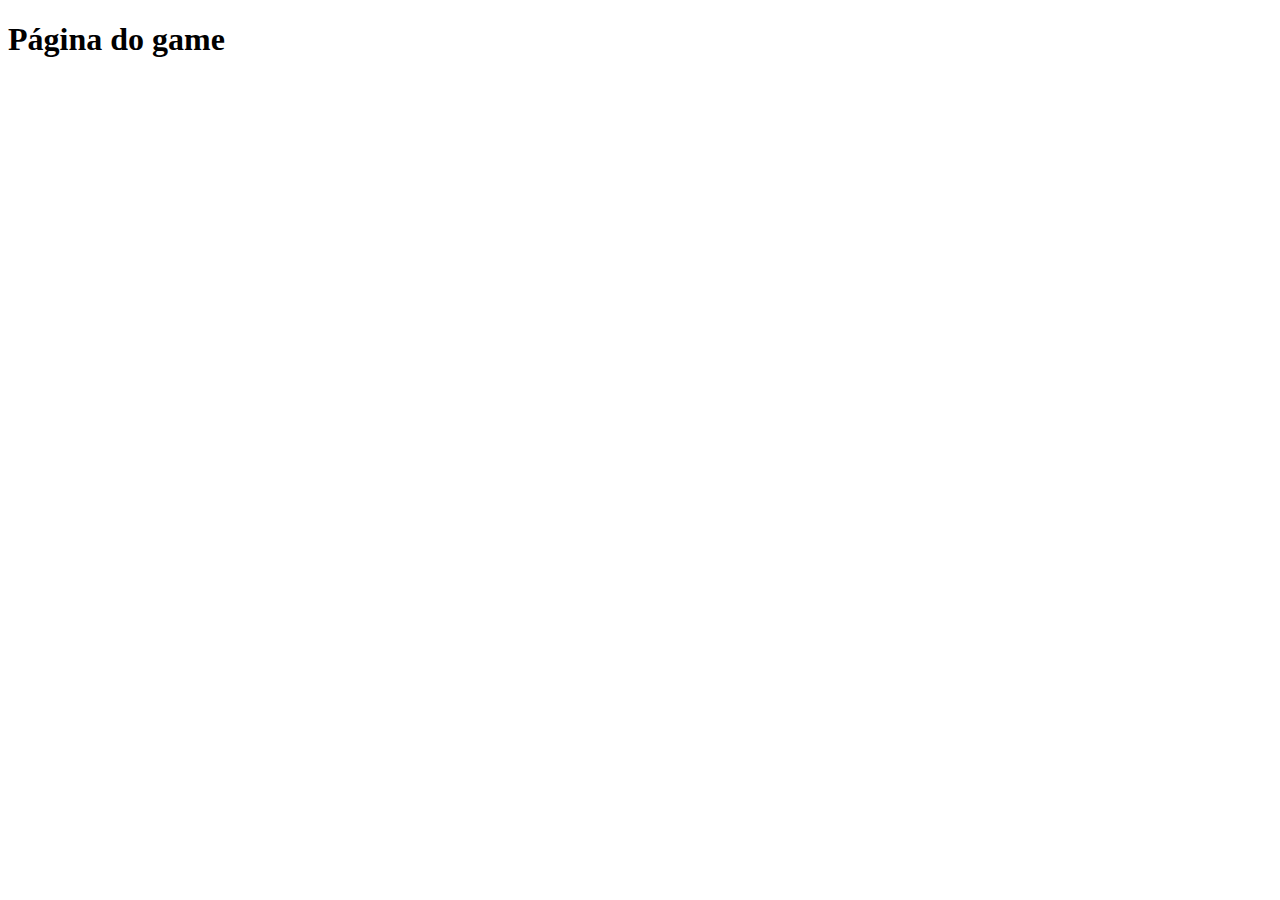
==== pages/game.html @ e118ae2e "start" ====
<!DOCTYPE html>
<html lang="en">
<head>
    <meta charset="UTF-8">
    <meta http-equiv="X-UA-Compatible" content="IE=edge">
    <meta name="viewport" content="width=device-width, initial-scale=1.0">
    <title>Memory Game</title>
</head>
<body>
    <h1>Página do game</h1>
</body>
</html>
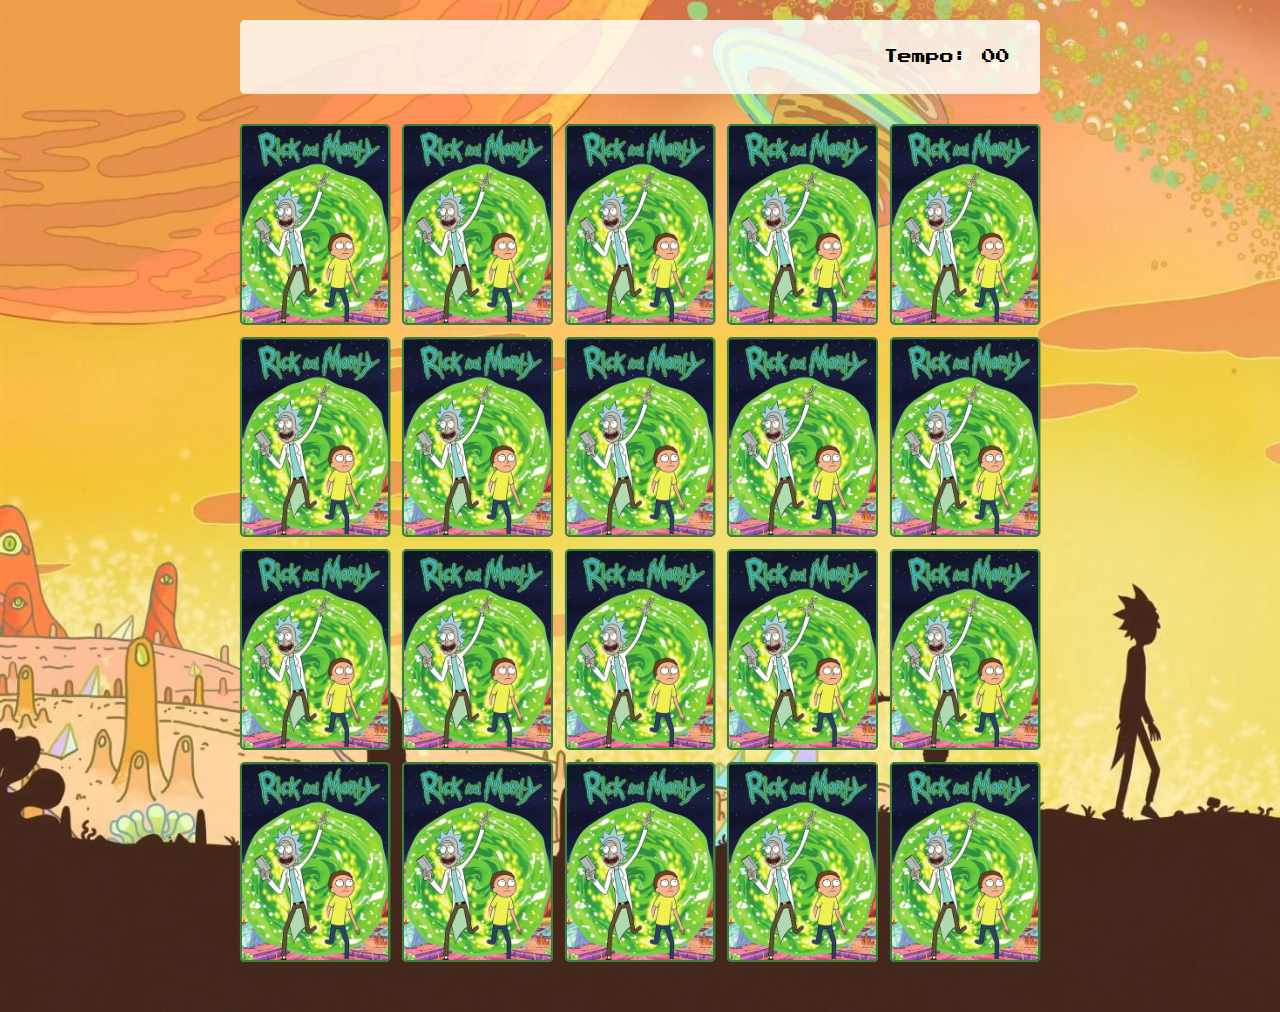
==== commit fd5b9520: "Finished" ====
--- a/pages/game.html
+++ b/pages/game.html
@@ -5,8 +5,18 @@
     <meta http-equiv="X-UA-Compatible" content="IE=edge">
     <meta name="viewport" content="width=device-width, initial-scale=1.0">
     <title>Memory Game</title>
+    <link rel="stylesheet" href="../css/reset.css">
+    <link rel="stylesheet" href="../css/game.css">
+    <script defer src="../js/game.js"></script>
 </head>
 <body>
-    <h1>Página do game</h1>
+    <main>
+        <header>
+            <span class="player"></span>
+            <span>Tempo: <span class="timer">00</span></span>
+        </header>
+        
+        <div class="grid"></div>
+    </main>
 </body>
 </html>--- a/css/game.css
+++ b/css/game.css
@@ -0,0 +1,73 @@
+main {
+    display: flex;
+    flex-direction: column;
+    width: 100%;
+    background-image: url(../images/bg.jpg);
+    background-size: cover;
+    min-width: 100vh;
+    align-items: center;
+    justify-content: center;
+    padding: 2rem 2rem 5rem;
+}
+
+header {
+    display: flex;
+    align-items: center;
+    justify-content: space-between;
+    background-color: rgba(255, 255, 255, 0.8);
+    font-size: 1.4rem;
+    width: 100%;
+    max-width: 80rem;
+    padding: 3rem;
+    margin: 0 0 3rem;
+    border-radius: .5rem;
+}
+
+
+.grid {
+    display: grid;
+    grid-template-columns: repeat(5, 1fr);
+    gap: 1.2rem;
+    width: 100%;
+    max-width: 80rem;
+    margin: 0 auto;
+}
+
+.card {
+    aspect-ratio: 3/4;
+    width: 100%;
+    border-radius: .5rem;
+    position: relative;
+    transition: all 400ms ease;
+    transform-style: preserve-3d;
+    background-color: #ccc;
+}
+
+.face {
+    width: 100%;
+    height: 100%;
+    position: absolute;
+    background-size: cover;
+    background-position: center;
+    border: .2rem solid #39813a;
+    border-radius: .5rem;
+    transition: all 400ms ease;
+}
+
+.front {
+    transform: rotateY(180deg);
+}
+
+.back {
+    background-image: url(../images/back.png);
+    backface-visibility: hidden;
+}
+
+.reveal-card {
+    transform: rotateY(180deg);
+}
+
+.disabled-card {
+    filter: saturate(0);
+    opacity: 0.5;
+}
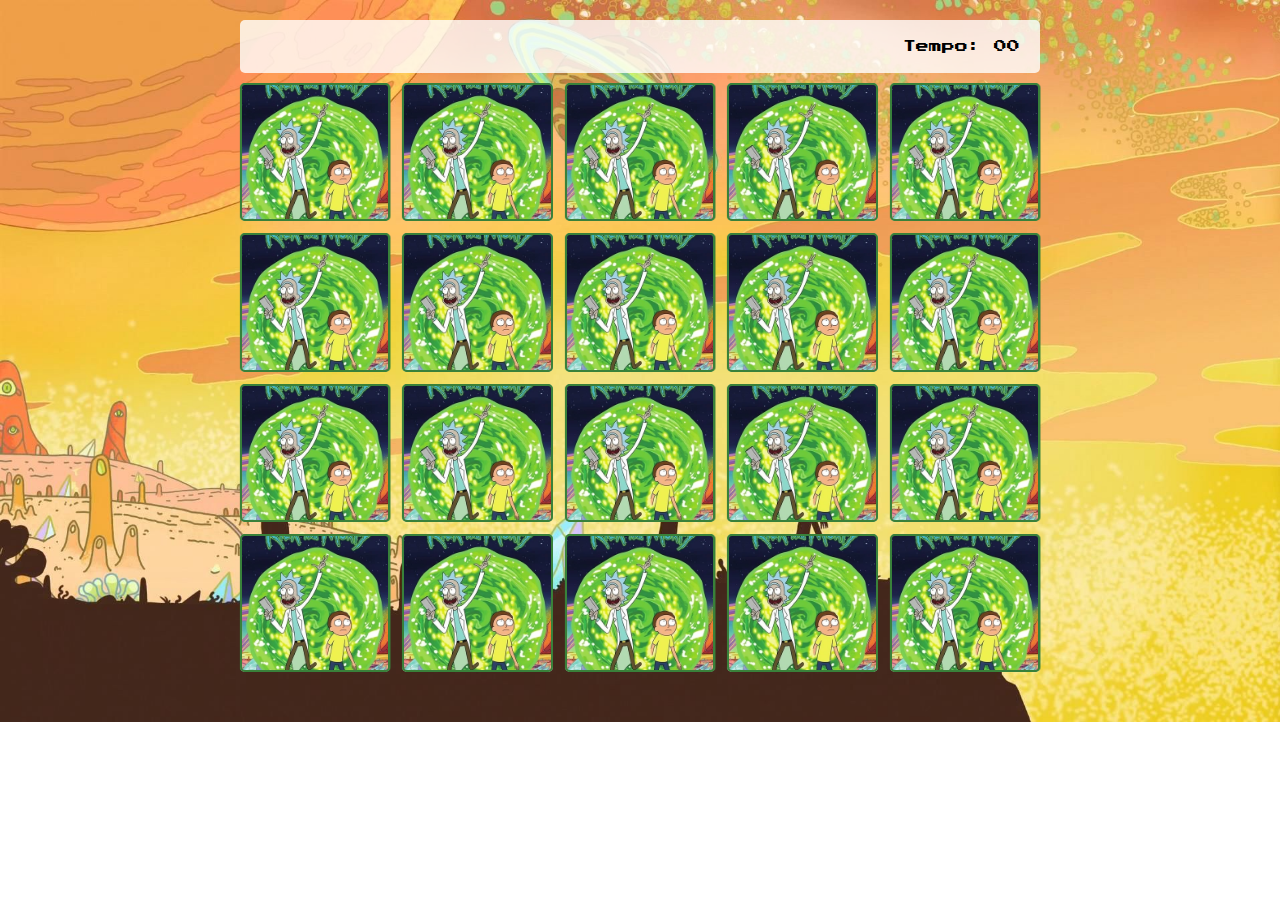
==== commit 3cc7c240: "langue" ====
--- a/pages/game.html
+++ b/pages/game.html
@@ -1,5 +1,5 @@
 <!DOCTYPE html>
-<html lang="en">
+<html lang="pt-br">
 <head>
     <meta charset="UTF-8">
     <meta http-equiv="X-UA-Compatible" content="IE=edge">
--- a/css/game.css
+++ b/css/game.css
@@ -15,11 +15,11 @@
     align-items: center;
     justify-content: space-between;
     background-color: rgba(255, 255, 255, 0.8);
-    font-size: 1.4rem;
+    font-size: 1.3rem;
     width: 100%;
     max-width: 80rem;
-    padding: 3rem;
-    margin: 0 0 3rem;
+    padding: 2rem;
+    margin: 0 0 1rem;
     border-radius: .5rem;
 }
 
@@ -34,7 +34,7 @@
 }
 
 .card {
-    aspect-ratio: 3/4;
+    aspect-ratio: 5/4.6;
     width: 100%;
     border-radius: .5rem;
     position: relative;
